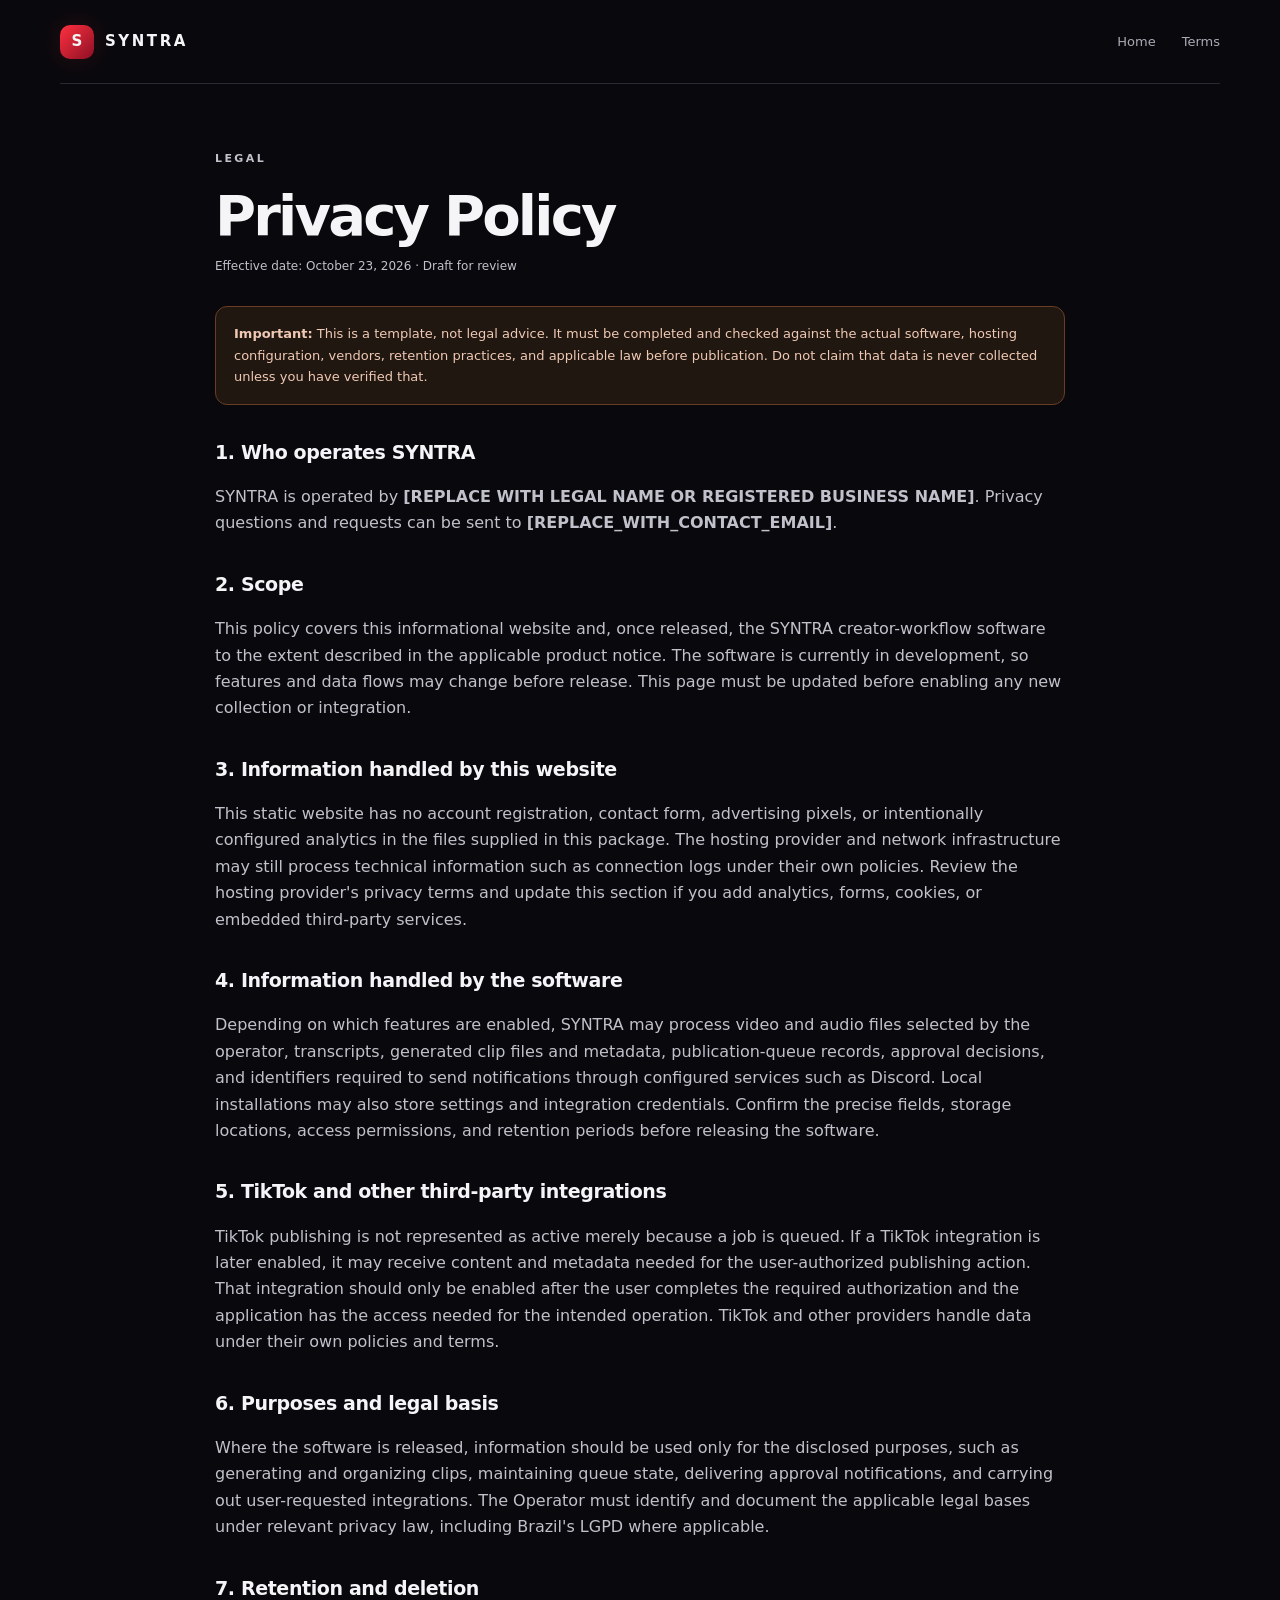
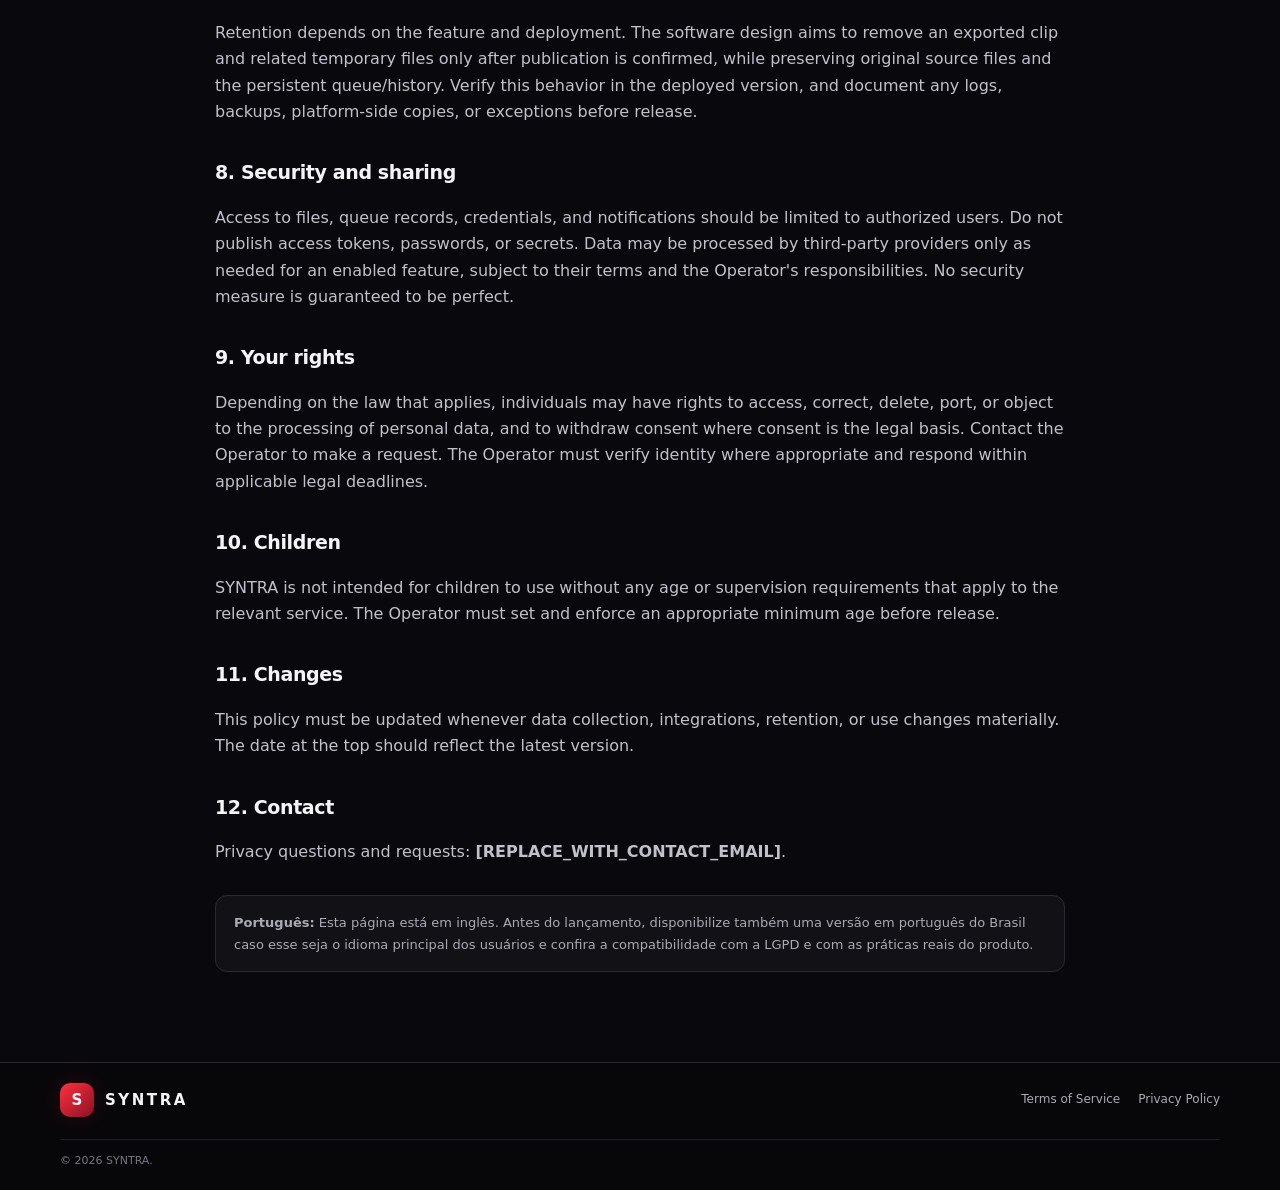
==== privacy.html @ 8c38b2dc "Add files via upload" ====
<!doctype html>
<html lang="en">
<head>
  <meta charset="utf-8"><meta name="viewport" content="width=device-width, initial-scale=1"><meta name="theme-color" content="#09090d">
  <meta name="description" content="SYNTRA Privacy Policy."><title>Privacy Policy — SYNTRA</title>
  <link rel="icon" href="assets/syntra-mark.svg" type="image/svg+xml"><link rel="stylesheet" href="assets/style.css">
</head>
<body>
  <header class="nav wrap"><a class="brand" href="index.html"><span class="brand-mark">S</span><span>SYNTRA</span></a><nav aria-label="Main navigation"><a href="index.html">Home</a><a href="terms.html">Terms</a></nav></header>
  <main class="legal wrap"><p class="eyebrow">LEGAL</p><h1>Privacy Policy</h1><p class="legal-meta">Effective date: October 23, 2026 · Draft for review</p>
    <div class="draft-alert"><strong>Important:</strong> This is a template, not legal advice. It must be completed and checked against the actual software, hosting configuration, vendors, retention practices, and applicable law before publication. Do not claim that data is never collected unless you have verified that.</div>
    <h2>1. Who operates SYNTRA</h2><p>SYNTRA is operated by <strong>[REPLACE WITH LEGAL NAME OR REGISTERED BUSINESS NAME]</strong>. Privacy questions and requests can be sent to <strong>[REPLACE_WITH_CONTACT_EMAIL]</strong>.</p>
    <h2>2. Scope</h2><p>This policy covers this informational website and, once released, the SYNTRA creator-workflow software to the extent described in the applicable product notice. The software is currently in development, so features and data flows may change before release. This page must be updated before enabling any new collection or integration.</p>
    <h2>3. Information handled by this website</h2><p>This static website has no account registration, contact form, advertising pixels, or intentionally configured analytics in the files supplied in this package. The hosting provider and network infrastructure may still process technical information such as connection logs under their own policies. Review the hosting provider's privacy terms and update this section if you add analytics, forms, cookies, or embedded third-party services.</p>
    <h2>4. Information handled by the software</h2><p>Depending on which features are enabled, SYNTRA may process video and audio files selected by the operator, transcripts, generated clip files and metadata, publication-queue records, approval decisions, and identifiers required to send notifications through configured services such as Discord. Local installations may also store settings and integration credentials. Confirm the precise fields, storage locations, access permissions, and retention periods before releasing the software.</p>
    <h2>5. TikTok and other third-party integrations</h2><p>TikTok publishing is not represented as active merely because a job is queued. If a TikTok integration is later enabled, it may receive content and metadata needed for the user-authorized publishing action. That integration should only be enabled after the user completes the required authorization and the application has the access needed for the intended operation. TikTok and other providers handle data under their own policies and terms.</p>
    <h2>6. Purposes and legal basis</h2><p>Where the software is released, information should be used only for the disclosed purposes, such as generating and organizing clips, maintaining queue state, delivering approval notifications, and carrying out user-requested integrations. The Operator must identify and document the applicable legal bases under relevant privacy law, including Brazil's LGPD where applicable.</p>
    <h2>7. Retention and deletion</h2><p>Retention depends on the feature and deployment. The software design aims to remove an exported clip and related temporary files only after publication is confirmed, while preserving original source files and the persistent queue/history. Verify this behavior in the deployed version, and document any logs, backups, platform-side copies, or exceptions before release.</p>
    <h2>8. Security and sharing</h2><p>Access to files, queue records, credentials, and notifications should be limited to authorized users. Do not publish access tokens, passwords, or secrets. Data may be processed by third-party providers only as needed for an enabled feature, subject to their terms and the Operator's responsibilities. No security measure is guaranteed to be perfect.</p>
    <h2>9. Your rights</h2><p>Depending on the law that applies, individuals may have rights to access, correct, delete, port, or object to the processing of personal data, and to withdraw consent where consent is the legal basis. Contact the Operator to make a request. The Operator must verify identity where appropriate and respond within applicable legal deadlines.</p>
    <h2>10. Children</h2><p>SYNTRA is not intended for children to use without any age or supervision requirements that apply to the relevant service. The Operator must set and enforce an appropriate minimum age before release.</p>
    <h2>11. Changes</h2><p>This policy must be updated whenever data collection, integrations, retention, or use changes materially. The date at the top should reflect the latest version.</p>
    <h2>12. Contact</h2><p>Privacy questions and requests: <strong>[REPLACE_WITH_CONTACT_EMAIL]</strong>.</p>
    <div class="language-note"><strong>Português:</strong> Esta página está em inglês. Antes do lançamento, disponibilize também uma versão em português do Brasil caso esse seja o idioma principal dos usuários e confira a compatibilidade com a LGPD e com as práticas reais do produto.</div>
  </main>
  <footer class="footer"><div class="wrap footer-inner"><a class="brand" href="index.html"><span class="brand-mark">S</span><span>SYNTRA</span></a><div class="footer-links"><a href="terms.html">Terms of Service</a><a href="privacy.html">Privacy Policy</a></div><p class="copyright">© 2026 SYNTRA.</p></div></footer>
</body>
</html>
---- assets/style.css ----
:root{color-scheme:dark;--bg:#09090d;--panel:#111116;--panel2:#17171e;--text:#f5f5f7;--muted:#aaaab5;--red:#ff303f;--red2:#b81126;--line:#2a2a34;--max:1160px}
*{box-sizing:border-box}html{scroll-behavior:smooth}body{margin:0;background:var(--bg);color:var(--text);font:16px/1.65 Inter,ui-sans-serif,system-ui,-apple-system,BlinkMacSystemFont,"Segoe UI",sans-serif}a{color:inherit;text-decoration:none}a:hover{color:#ff6974}.wrap{width:min(var(--max),calc(100% - 48px));margin-inline:auto}.nav{height:84px;display:flex;align-items:center;justify-content:space-between;border-bottom:1px solid var(--line)}.brand{display:inline-flex;align-items:center;gap:11px;font-weight:850;letter-spacing:.17em;font-size:15px}.brand-mark{height:34px;width:34px;display:grid;place-items:center;border-radius:10px;background:linear-gradient(135deg,var(--red),#8d1025);font-weight:900;letter-spacing:0;box-shadow:0 0 26px #ff303f24}.nav nav{display:flex;gap:26px;color:var(--muted);font-size:13px}.hero{min-height:570px;display:grid;grid-template-columns:1.05fr .95fr;align-items:center;gap:32px;padding-block:70px 84px}.eyebrow{font-size:11px;font-weight:800;letter-spacing:.22em;color:#ff6570;margin:0 0 18px}.pulse,.status-dot{display:inline-block;width:7px;height:7px;border-radius:50%;background:var(--red);margin-right:8px;box-shadow:0 0 12px #ff303f}.hero h1{font-size:clamp(44px,6vw,76px);line-height:1.04;letter-spacing:-.055em;margin:0 0 22px;font-weight:820}.hero h1 span,.principles h2 span{color:var(--red)}.lead{font-size:18px;line-height:1.7;color:#c3c3cd;max-width:590px}.hero-actions{display:flex;gap:12px;flex-wrap:wrap;margin:30px 0 20px}.button{display:inline-flex;align-items:center;gap:12px;justify-content:center;padding:13px 18px;border:1px solid var(--line);border-radius:10px;font-weight:750;font-size:13px}.button.primary{background:linear-gradient(135deg,var(--red),#c3142a);border-color:transparent;color:#fff}.button.secondary{background:var(--panel)}.note{color:#858590;font-size:12px;max-width:590px}.hero-art{min-height:370px;position:relative;display:grid;place-items:center;overflow:hidden;border-radius:28px;background:radial-gradient(ellipse at 48% 50%,#39131b 0%,#171016 35%,#0e0d12 70%);border:1px solid #331c23}.hero-art:before{content:"";position:absolute;inset:0;background-image:linear-gradient(#ffffff06 1px,transparent 1px),linear-gradient(90deg,#ffffff06 1px,transparent 1px);background-size:36px 36px;mask-image:linear-gradient(transparent,#000,transparent)}.core{position:relative;z-index:3;width:130px;height:130px;border:1px solid #ff6b77;border-radius:32px;display:grid;place-items:center;background:linear-gradient(145deg,#ff3c4b,#8c0f24);box-shadow:0 0 80px #ff243b51,inset 0 1px #ffffff70;transform:rotate(-8deg)}.core span{font-size:88px;font-weight:950;line-height:1;transform:rotate(8deg);text-shadow:0 4px 20px #59000e}.ring{position:absolute;border:1px solid #ff4e5c5c;border-radius:50%;width:245px;height:245px;transform:rotate(-25deg) scaleY(.56)}.ring-two{width:320px;height:320px;transform:rotate(37deg) scaleY(.43);border-color:#ff4e5c35}.orb{position:absolute;width:9px;height:9px;border-radius:50%;background:#ff6570;box-shadow:0 0 17px #ff3044}.orb-one{top:23%;left:24%}.orb-two{bottom:24%;right:21%;width:6px;height:6px}.art-caption{position:absolute;bottom:20px;left:22px;font-size:10px;letter-spacing:.16em;color:#b8a9ad}.section{padding-block:70px 100px}.section-heading{max-width:700px;margin-bottom:34px}.section h2,.principles h2,.contact h2{font-size:clamp(30px,4vw,46px);letter-spacing:-.04em;line-height:1.12;margin:0 0 14px}.section-intro{color:var(--muted);max-width:650px}.feature-grid{display:grid;grid-template-columns:repeat(4,1fr);gap:14px}.feature{position:relative;padding:25px 21px 27px;min-height:240px;background:linear-gradient(160deg,#15151c,#0f0f14);border:1px solid var(--line);border-radius:15px}.feature-number{position:absolute;top:20px;right:20px;color:#777783;font-size:11px;letter-spacing:.1em}.feature-icon{display:grid;place-items:center;width:46px;height:46px;border-radius:12px;color:#ff6874;background:#ff303f15;border:1px solid #ff303f35;font-weight:800;font-size:19px;margin-bottom:28px}.feature h3{margin:0 0 8px;font-size:17px}.feature p{margin:0;color:var(--muted);font-size:13px;line-height:1.7}.principles{background:linear-gradient(110deg,#150d11,#0d0c11 60%);border-block:1px solid #321a20;padding-block:75px}.principles-inner{display:grid;grid-template-columns:1fr 1fr;gap:60px;align-items:start}.principle-list>div{display:grid;grid-template-columns:42px 1fr;gap:13px;padding:15px 0;border-bottom:1px solid var(--line)}.principle-list>div:first-child{padding-top:0}.principle-list span{font-size:11px;color:#ff6874;padding-top:4px}.principle-list p{margin:0;color:var(--muted);font-size:13px}.principle-list strong{color:var(--text);font-size:15px}.contact{padding-block:78px 92px}.contact>p:not(.eyebrow):not(.note){color:var(--muted);max-width:620px}.contact-email{font-weight:750;color:#ff6874!important;overflow-wrap:anywhere}.footer{border-top:1px solid var(--line);background:#07070a}.footer-inner{min-height:104px;display:flex;gap:22px;align-items:center;justify-content:space-between;flex-wrap:wrap;padding-block:20px}.footer-inner>p{font-size:11px;color:#777783;margin:0}.footer-links{display:flex;gap:18px;font-size:12px;color:var(--muted)}.copyright{width:100%;padding-top:12px;border-top:1px solid #1d1d25}.legal{max-width:850px;padding-block:66px 90px}.legal h1{font-size:clamp(38px,5vw,56px);line-height:1.08;letter-spacing:-.05em;margin:0 0 10px}.legal-meta{font-size:12px;color:#8d8d98;margin:0 0 30px}.legal h2{font-size:19px;letter-spacing:-.02em;margin:32px 0 8px}.legal p{color:#c1c1cb}.draft-alert,.language-note{padding:16px 18px;border:1px solid #6b3c25;background:#211711;border-radius:12px;color:#f0c9b4;font-size:13px}.language-note{margin-top:30px;border-color:var(--line);background:var(--panel);color:var(--muted)}
@media(max-width:850px){.hero{grid-template-columns:1fr;padding-block:60px}.hero-art{min-height:300px}.feature-grid{grid-template-columns:repeat(2,1fr)}.principles-inner{grid-template-columns:1fr;gap:30px}.nav nav{gap:12px}.nav nav a{font-size:12px}}
@media(max-width:540px){.wrap{width:min(var(--max),calc(100% - 30px))}.nav{height:auto;min-height:75px;align-items:flex-start;padding-block:16px;gap:15px;flex-direction:column}.nav nav{width:100%;flex-wrap:wrap;gap:12px 18px}.hero h1{font-size:48px}.lead{font-size:16px}.hero-art{min-height:260px}.feature-grid{grid-template-columns:1fr}.feature{min-height:0}.footer-inner{align-items:flex-start;flex-direction:column;gap:14px}.copyright{margin-top:4px}.legal{padding-block:45px 65px}}
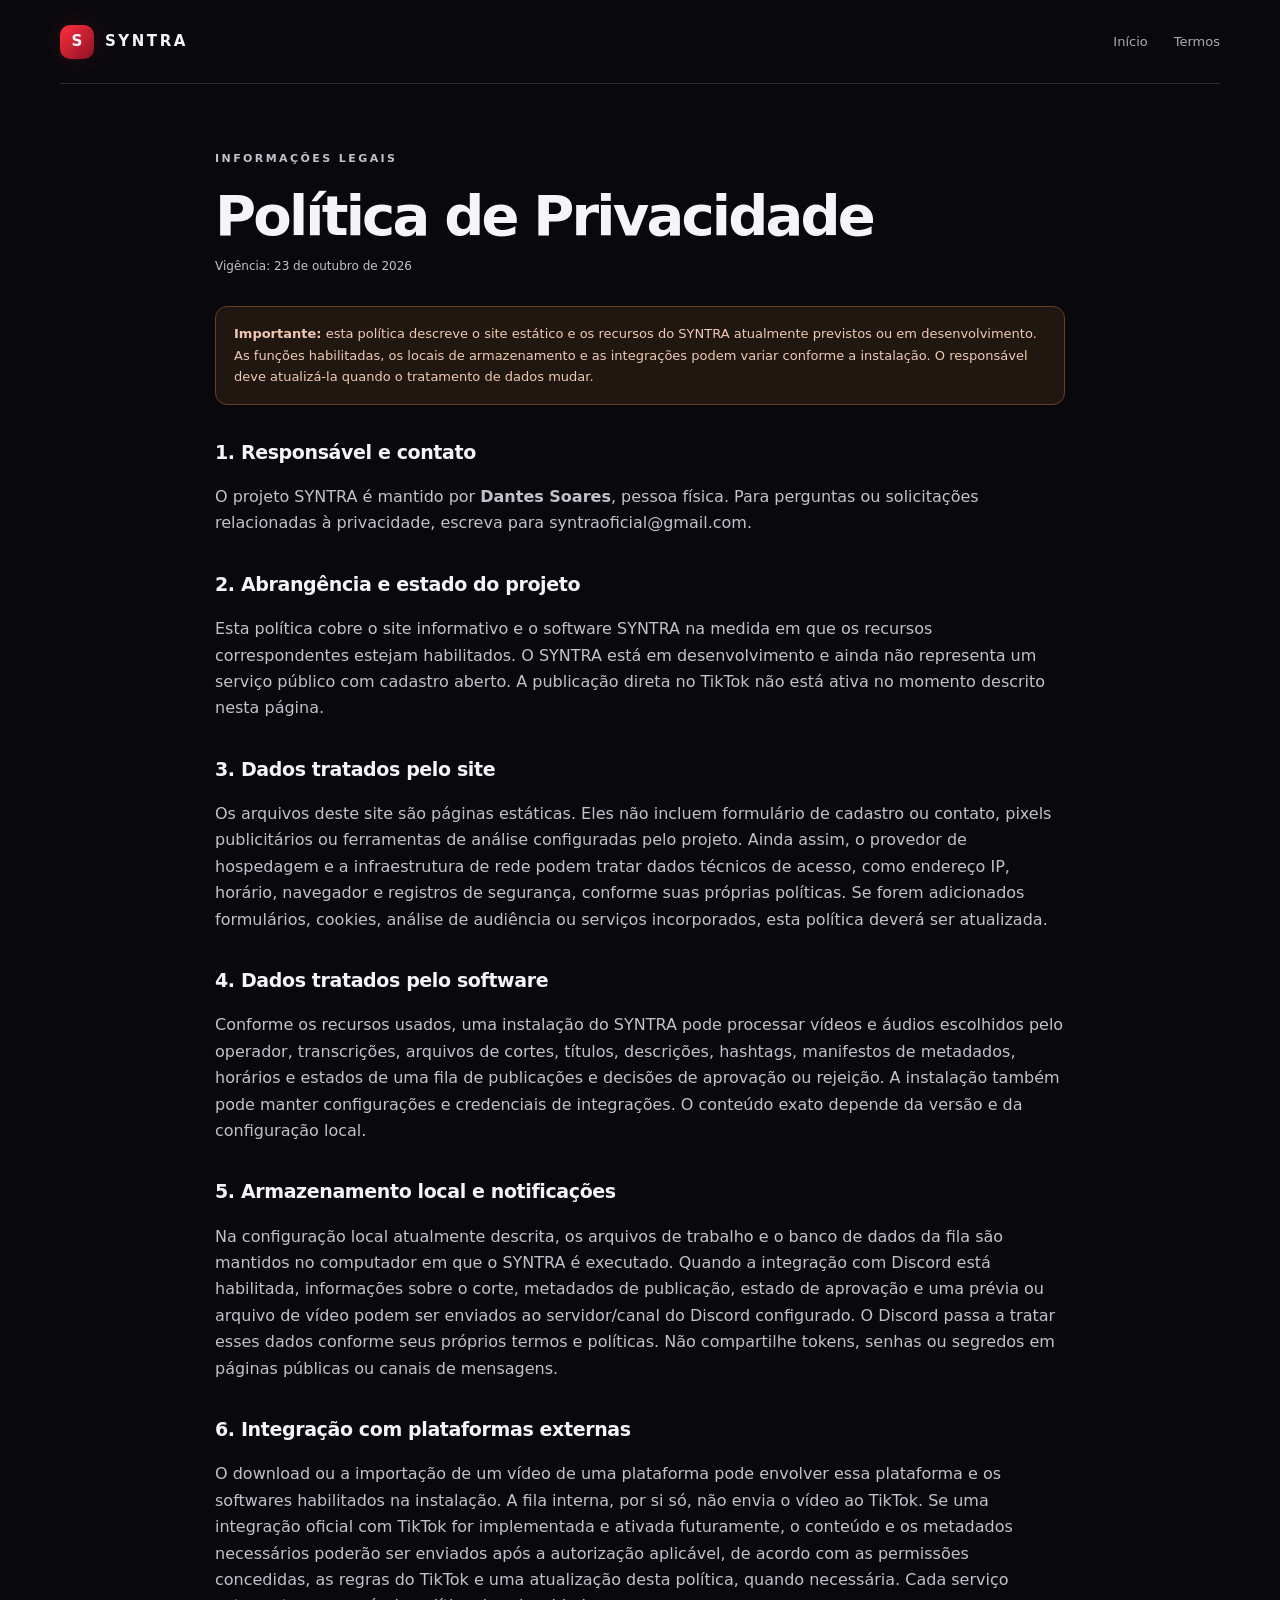
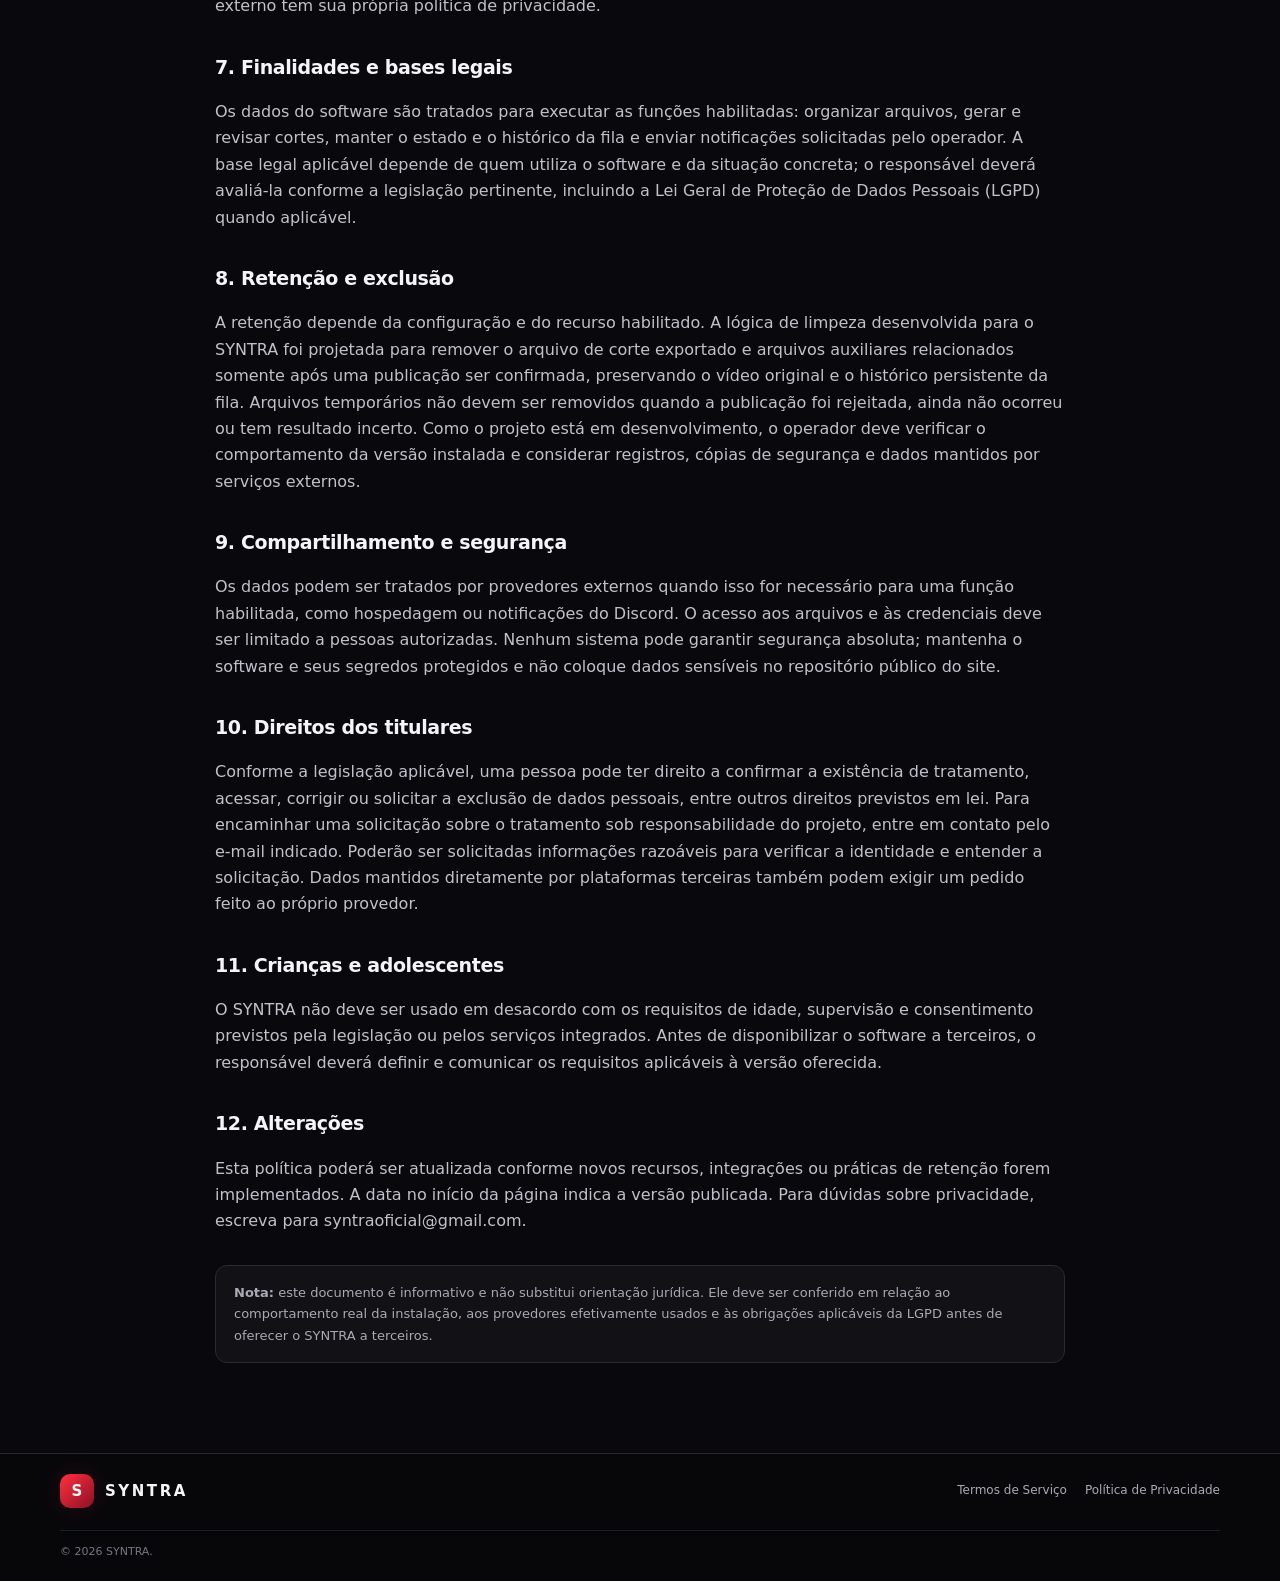
==== commit 07882376: "Add files via upload" ====
--- a/privacy.html
+++ b/privacy.html
@@ -1,28 +1,28 @@
 <!doctype html>
-<html lang="en">
+<html lang="pt-BR">
 <head>
   <meta charset="utf-8"><meta name="viewport" content="width=device-width, initial-scale=1"><meta name="theme-color" content="#09090d">
-  <meta name="description" content="SYNTRA Privacy Policy."><title>Privacy Policy — SYNTRA</title>
+  <meta name="description" content="Política de Privacidade do SYNTRA."><title>Política de Privacidade — SYNTRA</title>
   <link rel="icon" href="assets/syntra-mark.svg" type="image/svg+xml"><link rel="stylesheet" href="assets/style.css">
 </head>
 <body>
-  <header class="nav wrap"><a class="brand" href="index.html"><span class="brand-mark">S</span><span>SYNTRA</span></a><nav aria-label="Main navigation"><a href="index.html">Home</a><a href="terms.html">Terms</a></nav></header>
-  <main class="legal wrap"><p class="eyebrow">LEGAL</p><h1>Privacy Policy</h1><p class="legal-meta">Effective date: October 23, 2026 · Draft for review</p>
-    <div class="draft-alert"><strong>Important:</strong> This is a template, not legal advice. It must be completed and checked against the actual software, hosting configuration, vendors, retention practices, and applicable law before publication. Do not claim that data is never collected unless you have verified that.</div>
-    <h2>1. Who operates SYNTRA</h2><p>SYNTRA is operated by <strong>[REPLACE WITH LEGAL NAME OR REGISTERED BUSINESS NAME]</strong>. Privacy questions and requests can be sent to <strong>[REPLACE_WITH_CONTACT_EMAIL]</strong>.</p>
-    <h2>2. Scope</h2><p>This policy covers this informational website and, once released, the SYNTRA creator-workflow software to the extent described in the applicable product notice. The software is currently in development, so features and data flows may change before release. This page must be updated before enabling any new collection or integration.</p>
-    <h2>3. Information handled by this website</h2><p>This static website has no account registration, contact form, advertising pixels, or intentionally configured analytics in the files supplied in this package. The hosting provider and network infrastructure may still process technical information such as connection logs under their own policies. Review the hosting provider's privacy terms and update this section if you add analytics, forms, cookies, or embedded third-party services.</p>
-    <h2>4. Information handled by the software</h2><p>Depending on which features are enabled, SYNTRA may process video and audio files selected by the operator, transcripts, generated clip files and metadata, publication-queue records, approval decisions, and identifiers required to send notifications through configured services such as Discord. Local installations may also store settings and integration credentials. Confirm the precise fields, storage locations, access permissions, and retention periods before releasing the software.</p>
-    <h2>5. TikTok and other third-party integrations</h2><p>TikTok publishing is not represented as active merely because a job is queued. If a TikTok integration is later enabled, it may receive content and metadata needed for the user-authorized publishing action. That integration should only be enabled after the user completes the required authorization and the application has the access needed for the intended operation. TikTok and other providers handle data under their own policies and terms.</p>
-    <h2>6. Purposes and legal basis</h2><p>Where the software is released, information should be used only for the disclosed purposes, such as generating and organizing clips, maintaining queue state, delivering approval notifications, and carrying out user-requested integrations. The Operator must identify and document the applicable legal bases under relevant privacy law, including Brazil's LGPD where applicable.</p>
-    <h2>7. Retention and deletion</h2><p>Retention depends on the feature and deployment. The software design aims to remove an exported clip and related temporary files only after publication is confirmed, while preserving original source files and the persistent queue/history. Verify this behavior in the deployed version, and document any logs, backups, platform-side copies, or exceptions before release.</p>
-    <h2>8. Security and sharing</h2><p>Access to files, queue records, credentials, and notifications should be limited to authorized users. Do not publish access tokens, passwords, or secrets. Data may be processed by third-party providers only as needed for an enabled feature, subject to their terms and the Operator's responsibilities. No security measure is guaranteed to be perfect.</p>
-    <h2>9. Your rights</h2><p>Depending on the law that applies, individuals may have rights to access, correct, delete, port, or object to the processing of personal data, and to withdraw consent where consent is the legal basis. Contact the Operator to make a request. The Operator must verify identity where appropriate and respond within applicable legal deadlines.</p>
-    <h2>10. Children</h2><p>SYNTRA is not intended for children to use without any age or supervision requirements that apply to the relevant service. The Operator must set and enforce an appropriate minimum age before release.</p>
-    <h2>11. Changes</h2><p>This policy must be updated whenever data collection, integrations, retention, or use changes materially. The date at the top should reflect the latest version.</p>
-    <h2>12. Contact</h2><p>Privacy questions and requests: <strong>[REPLACE_WITH_CONTACT_EMAIL]</strong>.</p>
-    <div class="language-note"><strong>Português:</strong> Esta página está em inglês. Antes do lançamento, disponibilize também uma versão em português do Brasil caso esse seja o idioma principal dos usuários e confira a compatibilidade com a LGPD e com as práticas reais do produto.</div>
+  <header class="nav wrap"><a class="brand" href="index.html"><span class="brand-mark">S</span><span>SYNTRA</span></a><nav aria-label="Navegação principal"><a href="index.html">Início</a><a href="terms.html">Termos</a></nav></header>
+  <main class="legal wrap"><p class="eyebrow">INFORMAÇÕES LEGAIS</p><h1>Política de Privacidade</h1><p class="legal-meta">Vigência: 23 de outubro de 2026</p>
+    <div class="draft-alert"><strong>Importante:</strong> esta política descreve o site estático e os recursos do SYNTRA atualmente previstos ou em desenvolvimento. As funções habilitadas, os locais de armazenamento e as integrações podem variar conforme a instalação. O responsável deve atualizá-la quando o tratamento de dados mudar.</div>
+    <h2>1. Responsável e contato</h2><p>O projeto SYNTRA é mantido por <strong>Dantes Soares</strong>, pessoa física. Para perguntas ou solicitações relacionadas à privacidade, escreva para <a href="mailto:syntraoficial@gmail.com">syntraoficial@gmail.com</a>.</p>
+    <h2>2. Abrangência e estado do projeto</h2><p>Esta política cobre o site informativo e o software SYNTRA na medida em que os recursos correspondentes estejam habilitados. O SYNTRA está em desenvolvimento e ainda não representa um serviço público com cadastro aberto. A publicação direta no TikTok não está ativa no momento descrito nesta página.</p>
+    <h2>3. Dados tratados pelo site</h2><p>Os arquivos deste site são páginas estáticas. Eles não incluem formulário de cadastro ou contato, pixels publicitários ou ferramentas de análise configuradas pelo projeto. Ainda assim, o provedor de hospedagem e a infraestrutura de rede podem tratar dados técnicos de acesso, como endereço IP, horário, navegador e registros de segurança, conforme suas próprias políticas. Se forem adicionados formulários, cookies, análise de audiência ou serviços incorporados, esta política deverá ser atualizada.</p>
+    <h2>4. Dados tratados pelo software</h2><p>Conforme os recursos usados, uma instalação do SYNTRA pode processar vídeos e áudios escolhidos pelo operador, transcrições, arquivos de cortes, títulos, descrições, hashtags, manifestos de metadados, horários e estados de uma fila de publicações e decisões de aprovação ou rejeição. A instalação também pode manter configurações e credenciais de integrações. O conteúdo exato depende da versão e da configuração local.</p>
+    <h2>5. Armazenamento local e notificações</h2><p>Na configuração local atualmente descrita, os arquivos de trabalho e o banco de dados da fila são mantidos no computador em que o SYNTRA é executado. Quando a integração com Discord está habilitada, informações sobre o corte, metadados de publicação, estado de aprovação e uma prévia ou arquivo de vídeo podem ser enviados ao servidor/canal do Discord configurado. O Discord passa a tratar esses dados conforme seus próprios termos e políticas. Não compartilhe tokens, senhas ou segredos em páginas públicas ou canais de mensagens.</p>
+    <h2>6. Integração com plataformas externas</h2><p>O download ou a importação de um vídeo de uma plataforma pode envolver essa plataforma e os softwares habilitados na instalação. A fila interna, por si só, não envia o vídeo ao TikTok. Se uma integração oficial com TikTok for implementada e ativada futuramente, o conteúdo e os metadados necessários poderão ser enviados após a autorização aplicável, de acordo com as permissões concedidas, as regras do TikTok e uma atualização desta política, quando necessária. Cada serviço externo tem sua própria política de privacidade.</p>
+    <h2>7. Finalidades e bases legais</h2><p>Os dados do software são tratados para executar as funções habilitadas: organizar arquivos, gerar e revisar cortes, manter o estado e o histórico da fila e enviar notificações solicitadas pelo operador. A base legal aplicável depende de quem utiliza o software e da situação concreta; o responsável deverá avaliá-la conforme a legislação pertinente, incluindo a Lei Geral de Proteção de Dados Pessoais (LGPD) quando aplicável.</p>
+    <h2>8. Retenção e exclusão</h2><p>A retenção depende da configuração e do recurso habilitado. A lógica de limpeza desenvolvida para o SYNTRA foi projetada para remover o arquivo de corte exportado e arquivos auxiliares relacionados somente após uma publicação ser confirmada, preservando o vídeo original e o histórico persistente da fila. Arquivos temporários não devem ser removidos quando a publicação foi rejeitada, ainda não ocorreu ou tem resultado incerto. Como o projeto está em desenvolvimento, o operador deve verificar o comportamento da versão instalada e considerar registros, cópias de segurança e dados mantidos por serviços externos.</p>
+    <h2>9. Compartilhamento e segurança</h2><p>Os dados podem ser tratados por provedores externos quando isso for necessário para uma função habilitada, como hospedagem ou notificações do Discord. O acesso aos arquivos e às credenciais deve ser limitado a pessoas autorizadas. Nenhum sistema pode garantir segurança absoluta; mantenha o software e seus segredos protegidos e não coloque dados sensíveis no repositório público do site.</p>
+    <h2>10. Direitos dos titulares</h2><p>Conforme a legislação aplicável, uma pessoa pode ter direito a confirmar a existência de tratamento, acessar, corrigir ou solicitar a exclusão de dados pessoais, entre outros direitos previstos em lei. Para encaminhar uma solicitação sobre o tratamento sob responsabilidade do projeto, entre em contato pelo e-mail indicado. Poderão ser solicitadas informações razoáveis para verificar a identidade e entender a solicitação. Dados mantidos diretamente por plataformas terceiras também podem exigir um pedido feito ao próprio provedor.</p>
+    <h2>11. Crianças e adolescentes</h2><p>O SYNTRA não deve ser usado em desacordo com os requisitos de idade, supervisão e consentimento previstos pela legislação ou pelos serviços integrados. Antes de disponibilizar o software a terceiros, o responsável deverá definir e comunicar os requisitos aplicáveis à versão oferecida.</p>
+    <h2>12. Alterações</h2><p>Esta política poderá ser atualizada conforme novos recursos, integrações ou práticas de retenção forem implementados. A data no início da página indica a versão publicada. Para dúvidas sobre privacidade, escreva para <a href="mailto:syntraoficial@gmail.com">syntraoficial@gmail.com</a>.</p>
+    <div class="language-note"><strong>Nota:</strong> este documento é informativo e não substitui orientação jurídica. Ele deve ser conferido em relação ao comportamento real da instalação, aos provedores efetivamente usados e às obrigações aplicáveis da LGPD antes de oferecer o SYNTRA a terceiros.</div>
   </main>
-  <footer class="footer"><div class="wrap footer-inner"><a class="brand" href="index.html"><span class="brand-mark">S</span><span>SYNTRA</span></a><div class="footer-links"><a href="terms.html">Terms of Service</a><a href="privacy.html">Privacy Policy</a></div><p class="copyright">© 2026 SYNTRA.</p></div></footer>
+  <footer class="footer"><div class="wrap footer-inner"><a class="brand" href="index.html"><span class="brand-mark">S</span><span>SYNTRA</span></a><div class="footer-links"><a href="terms.html">Termos de Serviço</a><a href="privacy.html">Política de Privacidade</a></div><p class="copyright">© 2026 SYNTRA.</p></div></footer>
 </body>
 </html>
